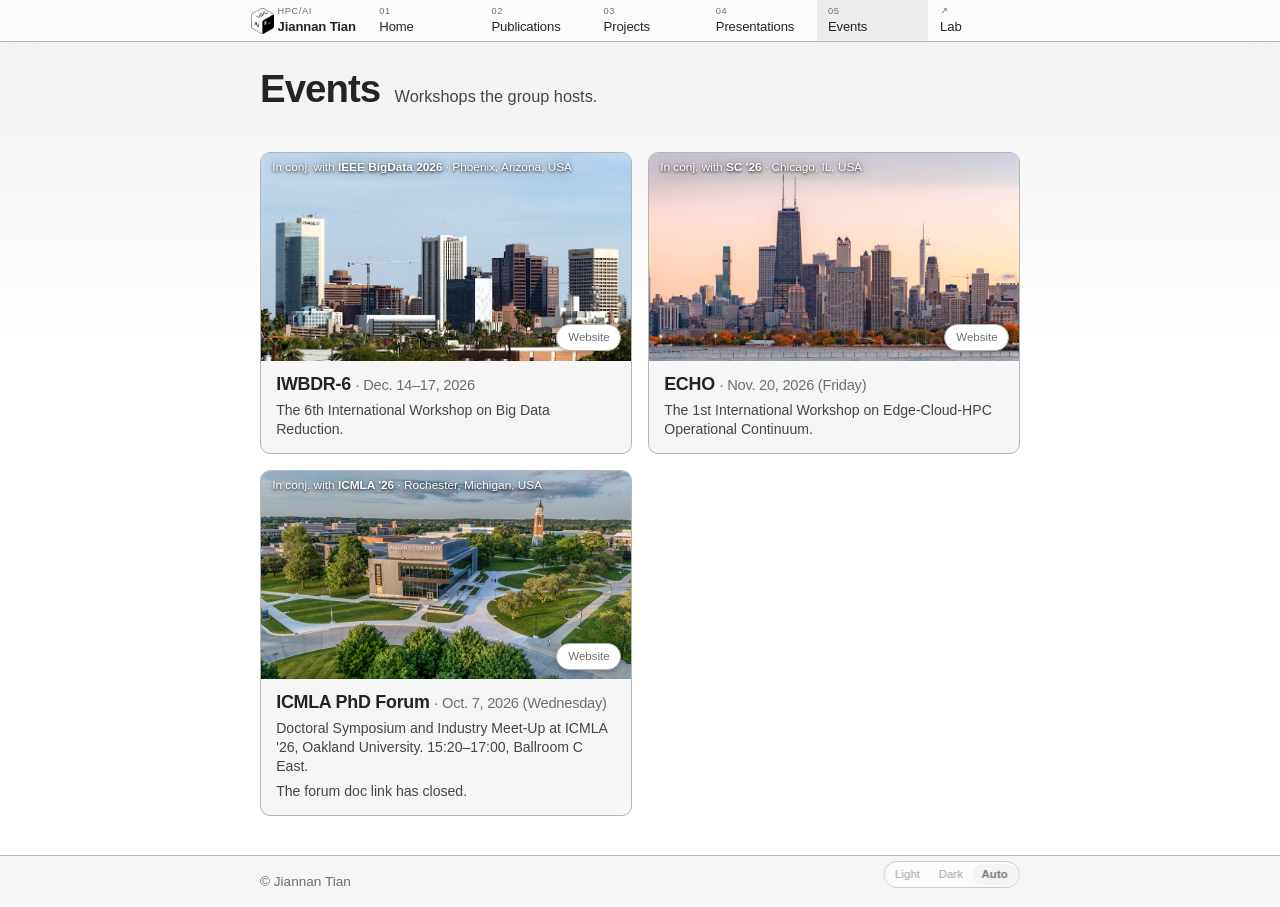
==== events.html @ 914c8bbc "[squash] Events page with sealed, expiring ICMLA PhD Forum doc New events.html (and events/ redirect" ====
<!DOCTYPE html>
<html lang="en">

<head>
  <meta charset="utf-8">
  <meta name="viewport" content="width=device-width, initial-scale=1">
  <title>Events: Jiannan Tian</title>
  <meta name="description"
    content="Workshops hosted by Jiannan Tian's group: ECHO at SC '26 and IWBDR-6 at IEEE BigData 2026.">
  <meta name="author" content="Jiannan Tian">
  <meta name="color-scheme" content="light dark">
  <meta name="theme-color" content="#000000">
  <meta name="theme-color" media="(prefers-color-scheme: light)" content="#000000">
  <meta name="theme-color" media="(prefers-color-scheme: dark)" content="#000000">
  <link rel="canonical" href="https://jti.one/events.html">
  <link rel="icon" href="assets/img/seal.png">
  <link rel="stylesheet" href="assets/style.css">
<script>
// Applied before first paint so a forced theme never flashes the other one.
try { const t = localStorage.getItem('theme'); if (t === 'light' || t === 'dark') document.documentElement.dataset.theme = t } catch (e) {}
</script>
  <meta property="og:type" content="website">
  <meta property="og:title" content="Events: Jiannan Tian">
  <meta property="og:description"
    content="Workshops hosted by Jiannan Tian's group: ECHO at SC '26 and IWBDR-6 at IEEE BigData 2026.">
  <meta property="og:image" content="assets/img/event-echo.jpg">
</head>

<body>

  <a class="skip" href="#main">Skip to content</a>

  <header class="site-header">
    <nav aria-label="Primary">
      <ul class="banner">
      <li class="brand-cell decorative">
          <a class="cell" href="index.html">
            <img src="assets/img/seal.png" alt="" width="23" height="26">
            <span class="idx">HPC/AI</span>
            <span class="label">Jiannan Tian</span>
          </a>
        </li>
      <li><a href="index.html"><span class="idx">01</span><span class="label">Home</span></a></li>
      <li><a href="index.html#publications"><span class="idx">02</span><span class="label">Publications</span></a></li>
      <li><a href="index.html#projects"><span class="idx">03</span><span class="label">Projects</span></a></li>
      <li><a href="presentations.html"><span class="idx">04</span><span class="label">Presentations</span></a></li>
      <li><a href="events.html" aria-current="page"><span class="idx">05</span><span class="label">Events</span></a></li>
      <li><a class="ext" href="https://mercury-hpg.github.io/"><span class="idx"></span><span class="label">Lab</span></a></li>
    </ul>
    </nav>
  </header>

  <main id="main">

    <section class="hero">
      <div class="wrap">
        <div class="page-head">
          <h1>Events</h1>
          <p class="role">Workshops the group hosts.</p>
        </div>
      </div>
    </section>

    <section class="section">
      <div class="wrap">
        <ul class="cards">

          <li class="card">
            <div class="card-thumb">
              <img src="assets/img/event-iwbdr.jpg" alt="Phoenix skyline, the IWBDR-6 workshop banner" width="767"
                height="431" loading="lazy" decoding="async">
              <p class="meta on-cover">In conj. with <strong>IEEE BigData 2026</strong> · Phoenix, Arizona, USA</p>
              <span class="links quiet on-cover"><a href="https://mercury-hpg.github.io/IWBDR-6/">Website</a></span>
            </div>
            <div class="card-body">
              <div class="card-head">
                <h3>IWBDR-6 <span class="when">· Dec. 14–17, 2026</span></h3>
              </div>
              <p class="subtitle">The 6th International Workshop on Big Data Reduction.</p>
            </div>
          </li>

          <li class="card">
            <div class="card-thumb">
              <img src="assets/img/event-echo.jpg" alt="Chicago skyline, the ECHO workshop banner" width="1600"
                height="533" loading="lazy" decoding="async">
              <p class="meta on-cover">In conj. with <strong>SC '26</strong> · Chicago, IL, USA</p>
              <span class="links quiet on-cover"><a href="https://echo-workshop.github.io">Website</a></span>
            </div>
            <div class="card-body">
              <div class="card-head">
                <h3>ECHO <span class="when">· Nov. 20, 2026 (Friday)</span></h3>
              </div>
              <p class="subtitle">The 1st International Workshop on Edge-Cloud-HPC Operational Continuum.</p>
            </div>
          </li>

          <li class="card">
            <div class="card-thumb">
              <img src="assets/img/event-icmla.jpg" alt="Oakland University campus, the ICMLA '26 venue" width="1024"
                height="576" loading="lazy" decoding="async">
              <p class="meta on-cover">In conj. with <strong>ICMLA '26</strong> · Rochester, Michigan, USA</p>
              <button type="button" class="cta on-cover" data-seal-id="icmla-phd" data-expires="2026-10-08T08:00:00-04:00" data-sealed="RFmwW5n1b_Ci-SHP89-0h-X5mhNmUacbxwig1Os0EZva32sQhoEnATtGoGJgPIGVeixnFEWjQt3lgUpPw6CKRUCd2VBJKcApWoOGPHaVnCCYdvKwxFM2cR0bgpNvNK-dnTRbxMjC2pZfW9qorx1STiNzBdhp_7GW2K0T3qNjJKFOdlpq8bj29jtu8Yw">Forum doc</button>
              <span class="links quiet on-cover"><a href="https://www.icmla-conference.org/icmla26/">Website</a></span>
            </div>
            <div class="card-body">
              <div class="card-head">
                <h3>ICMLA PhD Forum <span class="when">· Oct. 7, 2026 (Wednesday)</span></h3>
              </div>
              <p class="subtitle">Doctoral Symposium and Industry Meet-Up at ICMLA '26, Oakland University. 15:20–17:00, Ballroom C East.</p>
              <form class="unseal" hidden>
                <input type="password" name="pass" autocomplete="current-password" placeholder="Passphrase" aria-label="Passphrase for the forum document" required>
                <button type="submit">Open</button>
                <span class="unseal-msg" role="status"></span>
              </form>
            </div>
          </li>

        </ul>
      </div>
    </section>

  </main>

  <footer class="site-footer">
    <div class="wrap">
      <span>© Jiannan Tian</span>
      <div class="theme-switch quiet" role="group" aria-label="Colour theme">
        <button type="button" data-theme-set="light">Light</button>
        <button type="button" data-theme-set="dark">Dark</button>
        <button type="button" data-theme-set="auto">Auto</button>
      </div>
    </div>
  </footer>

  <script>
    // The banner's name is a stand-in for the one in the page. While the real one is
    // on screen it would just be saying it twice, so it hides; it comes back as soon
    // as the hero scrolls under the bar. No JS (or no observer) leaves it visible,
    // which is the state that is never wrong.
    (() => {
      const header = document.querySelector('.site-header')
      const hero = document.querySelector('.hero-id')
      if (!header || !hero || !('IntersectionObserver' in window)) return
      const bar = () => header.getBoundingClientRect().height
      new IntersectionObserver(
        ([entry]) => header.toggleAttribute('data-name-visible', entry.isIntersecting),
        { rootMargin: `-${Math.round(bar())}px 0px 0px 0px` },
      ).observe(hero)
    })()
  </script>

<script>
// light/dark/auto. `auto` removes the attribute and lets the system's own
// prefers-color-scheme decide, which is why it is the default rather than a
// third palette.
(() => {
  const root = document.documentElement
  const btns = [...document.querySelectorAll('[data-theme-set]')]
  const read = () => { try { return localStorage.getItem('theme') || 'auto' } catch (e) { return 'auto' } }
  const apply = (t) => {
    if (t === 'auto') delete root.dataset.theme
    else root.dataset.theme = t
    for (const b of btns) b.setAttribute('aria-pressed', String(b.dataset.themeSet === t))
  }
  apply(read())
  for (const b of btns) b.addEventListener('click', () => {
    const t = b.dataset.themeSet
    try { localStorage.setItem('theme', t) } catch (e) {}
    apply(t)
  })
})()
</script>

<script>
// Sealed buttons hold an AES-GCM-encrypted URL; a passphrase (typed, or from a #seal=..&k=.. link) opens it.
(() => {
  const expired = (btn) => btn.dataset.expires && Date.now() >= Date.parse(btn.dataset.expires)
  const close = (btn, form) => {
    btn.hidden = true
    form.hidden = true
    if (!btn.closest('.card').querySelector('.sealed-closed')) {
      form.insertAdjacentHTML('beforebegin', '<p class="subtitle sealed-closed">The forum doc link has closed.</p>')
    }
  }
  const subtle = globalThis.crypto && crypto.subtle
  const unseal = async (blob, pass) => {
    const raw = Uint8Array.from(atob(blob.replace(/-/g, '+').replace(/_/g, '/')), (c) => c.charCodeAt(0))
    const base = await subtle.importKey('raw', new TextEncoder().encode(pass.trim()), 'PBKDF2', false, ['deriveKey'])
    const key = await subtle.deriveKey({ name: 'PBKDF2', salt: raw.slice(0, 16), iterations: 600000, hash: 'SHA-256' },
      base, { name: 'AES-GCM', length: 256 }, false, ['decrypt'])
    return new TextDecoder().decode(await subtle.decrypt({ name: 'AES-GCM', iv: raw.slice(16, 28) }, key, raw.slice(28)))
  }
  const hash = new URLSearchParams(location.hash.slice(1))
  if (hash.has('k')) history.replaceState(null, '', location.pathname + location.search)
  for (const btn of document.querySelectorAll('[data-sealed]')) {
    const form = btn.closest('.card').querySelector('.unseal')
    if (!subtle || !form) continue
    const msg = form.querySelector('.unseal-msg')
    if (expired(btn)) { close(btn, form); continue }
    let url = null
    btn.addEventListener('click', () => {
      if (expired(btn)) return close(btn, form)
      if (url) return void window.open(url, '_blank', 'noopener')
      form.hidden = !form.hidden
      if (!form.hidden) form.pass.focus()
    })
    form.addEventListener('submit', async (e) => {
      e.preventDefault()
      if (expired(btn)) return close(btn, form)
      msg.textContent = 'Checking…'
      try {
        url = await unseal(btn.dataset.sealed, form.pass.value)
        msg.textContent = ''
        form.pass.value = ''
        form.hidden = true
        btn.textContent = 'Open forum doc'
        window.open(url, '_blank', 'noopener')
      } catch (err) {
        msg.textContent = 'Wrong passphrase.'
        form.pass.select()
      }
    })
    if (hash.get('seal') === btn.dataset.sealId && hash.get('k')) {
      btn.textContent = 'Unlocking…'
      unseal(btn.dataset.sealed, hash.get('k'))
        .then((u) => { url = u; btn.textContent = 'Open forum doc' })
        .catch(() => { btn.textContent = 'Forum doc'; form.hidden = false; msg.textContent = 'That link\'s passphrase is wrong.' })
    }
  }
})()
</script>

</body>

</html>
---- assets/style.css ----
/* ==========================================================================
   Jiannan Tian's Page
   ========================================================================== */

:root {
  /* the banner bar. These are the ONLY per-site part of the banner: the rules in
     the header block below are identical across the sites that share it. */
  --bar: #242424;
  --bar-fg: #ffffff;
  --bar-idx: rgba(255, 255, 255, .62);
  --bar-rule: rgba(255, 255, 255, .3);
  --bar-hover: rgba(255, 255, 255, .14);
  --bar-current-bg: var(--bg);
  --bar-current-fg: var(--fg);
  --bar-current-idx: var(--muted);
  --bar-mark-filter: invert(1);
  --bg: #ffffff;
  --surface: #fafafa;
  --surface-2: #f0f0f0;
  --fg: #242424;          /* not pure black: 15.5:1 on white reads as ink, 21:1 reads as glare */
  --fg-soft: #454545;
  --muted: #6e6e6e;
  --rule: #e4e4e4;
  --rule-strong: #c9c9c9;
  --accent: #242424;
  --accent-fg: #ffffff;
  --accent-soft: #f2f2f2;
  --accent-line: #242424;

  --prose: 800px;
  --wide: 800px;     /* the column; the banner tracks it, so both scale together */

  --sans: "Helvetica Neue", Helvetica, Inter, Arial, "Nimbus Sans", "Liberation Sans",
          system-ui, sans-serif;

  --radius: 10px;
  --radius-sm: 6px;

  --shadow: 0 1px 2px rgba(0, 0, 0, .06), 0 6px 20px -12px rgba(0, 0, 0, .28);
}

@media (prefers-color-scheme: dark) {
  :root:not([data-theme="light"]) {
    --bar-current-fg: var(--fg);
    /* dark mode flips the bar with the page: a black bar on a black page is
       not a bar. The seal is dark line art, so on a white bar it stops
       inverting. */
    --bar: #f2f2f2;
    --bar-fg: #121212;
    --bar-idx: rgba(0, 0, 0, .62);
    --bar-rule: rgba(0, 0, 0, .28);
    --bar-hover: rgba(0, 0, 0, .10);
    --bar-mark-filter: none;
    --bg: #121212;
    --surface: #1b1b1b;
    --surface-2: #242424;
    --fg: #f2f2f2;
    --fg-soft: #c9c9c9;
    --muted: #8a8a8a;
    --rule: #232323;
    --rule-strong: #3a3a3a;
    --accent: #ededed;
    --accent-fg: #000000;
    --accent-soft: #1a1a1a;
    --accent-line: #ededed;
    --shadow: 0 1px 2px rgba(0, 0, 0, .6), 0 8px 24px -14px rgba(0, 0, 0, .9);
  }
}

  :root[data-theme="dark"] {
    --bar-current-fg: var(--fg);
    /* dark mode flips the bar with the page: a black bar on a black page is
       not a bar. The seal is dark line art, so on a white bar it stops
       inverting. */
    --bar: #f2f2f2;
    --bar-fg: #121212;
    --bar-idx: rgba(0, 0, 0, .62);
    --bar-rule: rgba(0, 0, 0, .28);
    --bar-hover: rgba(0, 0, 0, .10);
    --bar-mark-filter: none;
    --bg: #121212;
    --surface: #1b1b1b;
    --surface-2: #242424;
    --fg: #f2f2f2;
    --fg-soft: #c9c9c9;
    --muted: #8a8a8a;
    --rule: #232323;
    --rule-strong: #3a3a3a;
    --accent: #ededed;
    --accent-fg: #000000;
    --accent-soft: #1a1a1a;
    --accent-line: #ededed;
    --shadow: 0 1px 2px rgba(0, 0, 0, .6), 0 8px 24px -14px rgba(0, 0, 0, .9);
  }

*, *::before, *::after { box-sizing: border-box; }

html {
  -webkit-text-size-adjust: 100%;
  scroll-behavior: smooth;
  scroll-padding-top: 4rem;
}

body {
  margin: 0;
  background: var(--bg);
  color: var(--fg);
  font: 400 15px/1.45 var(--sans);
  font-feature-settings: "kern" 1, "liga" 1;
  -webkit-font-smoothing: antialiased;
  text-rendering: optimizeLegibility;
}

img { max-width: 100%; height: auto; }

a {
  color: var(--accent);
  text-decoration: underline;
  text-decoration-color: var(--rule-strong);
  text-decoration-thickness: .06em;
  text-underline-offset: .18em;
}
a:hover { text-decoration-color: currentColor; }

.brand, .site-nav a, .skip, .talk-thumb {
  text-decoration: none;
}

:focus-visible { outline: 2px solid var(--accent); outline-offset: 2px; border-radius: 3px; }

.wrap { width: 100%; max-width: var(--wide); margin: 0 auto; padding: 0 1.25rem; }

/* Deliberately NOT a per-block max-width here. That was the bug: a block that
   set `margin: 0` later in this file (.news, .pubs, .callout) silently dropped
   the auto margins and sat flush left while its neighbours centred, so section
   edges went ragged. The wrap is the measure now; blocks inherit one edge. */
.prose { max-width: var(--prose); }

/* ---------- skip link ---------- */

.skip {
  position: absolute;
  left: -9999px;
  top: 0;
  padding: .6rem 1rem;
  background: var(--accent);
  color: var(--accent-fg);
  z-index: 100;
}
.skip:focus { left: 0; }

/* ---------- header: full-bleed banner ---------- */

/* The bar bleeds to the viewport so nothing scrolls through beside it; the CELLS
   are what stay clamped to the text column. */
.site-header {
  position: sticky;
  top: 0;
  z-index: 20;
  background: var(--bar);
  color: var(--bar-fg);
}

.banner {
  display: flex;
  align-items: stretch;
  width: 100%;
  max-width: var(--wide);
  margin: 0 auto;
  padding: 0;
  background: var(--bar);
  list-style: none;
  overflow-x: auto;
  scrollbar-width: none;
}
.banner::-webkit-scrollbar { display: none; }

.banner > li { display: flex; flex: 1 1 0; min-width: 0; }

.banner > li + li { border-left: 1px solid var(--bar-rule); }

.banner a,
.banner .cell {
  display: flex;
  flex-direction: column;
  justify-content: flex-end;
  gap: 0;
  flex: 1;
  min-width: 0;
  padding: .34rem .7rem .4rem;
  color: var(--bar-fg);
  text-decoration: none;
  white-space: nowrap;
  transition: background .12s ease, color .12s ease;
}

.banner .idx {
  font-size: .58rem;
  line-height: 1.35;
  font-weight: 500;
  letter-spacing: .06em;
  font-variant-numeric: tabular-nums;
  color: var(--bar-idx);
}

.banner .label {
  font-size: .82rem;
  line-height: 1.3;
  font-weight: 400;
  letter-spacing: -.01em;
  overflow: hidden;
  text-overflow: ellipsis;
}

.banner .brand-cell {
  flex: 0 0 auto;
  overflow: hidden;
  max-width: 14rem;
  transition: max-width .24s ease, opacity .18s ease;
}

/* while the page's own name is on screen, the banner's copy is redundant. It
   collapses to zero width rather than switching off, so the other cells widen
   into the space instead of jumping. */
.site-header[data-name-visible] .brand-cell.decorative {
  max-width: 0;
  opacity: 0;
  border: 0;
}

@media (prefers-reduced-motion: reduce) {
  .banner .brand-cell { transition: none; }
}

.banner .brand-cell .label { font-weight: 600; }

.banner .brand-cell .idx { display: flex; align-items: center; gap: .4rem; }
.banner .brand-cell img { width: 14px; height: 16px; filter: var(--bar-mark-filter); }

.banner a:hover { background: var(--bar-hover); text-decoration: none; }

.banner a[aria-current="page"] { background: var(--bar-current-bg); color: var(--bar-current-fg); }
.banner a[aria-current="page"] .idx { color: var(--bar-current-idx); }
.banner a[aria-current="page"]:hover { background: var(--bar-current-bg); }

.banner .ext .idx::after { content: "\2197"; }

@media (max-width: 46rem) {
  .banner a, .banner .cell { padding: .3rem .7rem .35rem; }
  .banner .label { font-size: .88rem; }
  /* grow to fill the bar when there is room, never shrink below the label when
     there is not -- `0 0 auto` did the second half only, so a narrow window left
     the cells huddled at the left with dead bar beside them */
  .banner > li { flex: 1 0 auto; }
  .banner .brand-cell.decorative { display: none; }
  .banner { max-width: 100%; }
}

/* ---------- headings & sections ---------- */

.section { padding: 1.9rem 0 0; }

.section-head {
  display: flex;
  align-items: baseline;
  gap: .75rem;
  padding: 0 1.25rem .35rem;
  margin-bottom: .7rem;
  border-bottom: 1px solid var(--rule);
}

.section-head h2 {
  margin: 0;
  font-size: .78rem;
  font-weight: 700;
  letter-spacing: .12em;
  text-transform: uppercase;
  color: var(--fg);
}

.pub-hint {
  margin: 0 0 .7rem;
  padding-bottom: .35rem;
  border-bottom: 1px solid var(--rule);
  font-size: .9rem;
  color: var(--muted);
}

/* ---------- side tabs: Research Theme / Latest news / Selected publications ---------- */

@media (min-width: 64rem) {
  .section-head.tab {
    display: block;
    --tab-w: 2.9rem;
    --tab-gap: .5rem;
    margin: 0 0 0 calc(50% - (var(--wide) / 2) - var(--tab-w) - var(--tab-gap));
    width: 0;
    height: 0;
    overflow: visible;
    padding: 0;
    border: 0;
  }

  .section-head.tab + .wrap {
    padding-top: .35rem;
    border-top: 1px solid var(--rule);
  }

  .section-head.tab h2 {
    writing-mode: vertical-rl;
    text-orientation: mixed;
    transform: rotate(180deg);
    font-size: 1.9rem;
    font-weight: 700;
    letter-spacing: .04em;
    white-space: nowrap;
    color: var(--rule-strong);
    transition: color .3s ease;
    cursor: default;
  }

  .section:hover .section-head.tab h2 { color: var(--tab-hover-color, var(--accent)); }

  /* figures are SVG using currentColor/var(--chart-ink); tint them with the
     same random hue as the title so the whole section reacts together. */
  .section:has(.section-head.tab):hover {
    --chart-ink: var(--tab-hover-color, var(--accent));
    --chart-accent: var(--tab-hover-color, var(--accent));
  }
}

p { margin: 0 0 .55rem; }
p:last-child { margin-bottom: 0; }

/* ---------- hero ---------- */

.hero { padding: 1.6rem 0 .3rem; }

.hero-grid { display: block; }

/* seal on the left, spanning name + links */
.hero-id {
  display: grid;
  grid-template-columns: auto minmax(0, 1fr);
  grid-template-rows: auto auto;
  column-gap: 1.15rem;
  align-items: center;
  margin: 0 0 1.05rem;
}

.hero-mark {
  grid-column: 1;
  grid-row: 1 / span 2;
  align-self: center;
  display: block;
  width: 62px;
  height: auto;
  margin: 0;
  padding: 0;
  border: 0;
  background: none;
}

.hero h1 {
  grid-column: 2;
  grid-row: 1;
  margin: 0 0 .45rem;
  font-size: clamp(1.75rem, 1.2rem + 2vw, 2.4rem);
  line-height: 1.08;
  letter-spacing: -.025em;
}

.hero h1 .degree {
  font-size: .8em;
  font-weight: inherit;
  letter-spacing: .055em;
  text-transform: uppercase;
}

.idlinks {
  grid-column: 2;
  grid-row: 2;
  margin: 0;
  font-size: .95rem;
  color: var(--muted);
}

.idlinks .sep { margin: 0 .55rem; color: var(--muted); }

/* a page's one-line gloss sits BESIDE its title, on the title's baseline, rather
   than starting a second line for a fragment */
.page-head {
  display: flex;
  align-items: baseline;
  flex-wrap: wrap;
  gap: .3rem .9rem;
}

.hero .role {
  margin: 0;
  color: var(--fg-soft);
  font-size: 1.02rem;
}

.hero .bio { color: var(--fg-soft); }
.hero .bio strong { color: var(--fg); font-weight: 600; }

@media (prefers-color-scheme: dark) {
  :root:not([data-theme="light"]) .hero-mark { filter: invert(1); }
}

  :root[data-theme="dark"] .hero-mark { filter: invert(1); }

@media (max-width: 40rem) {
  .hero { padding-top: 2rem; }
  .hero-id { column-gap: .85rem; margin-bottom: 1.5rem; }
  .hero-mark { width: 48px; }
}

/* ---------- callout ---------- */

.callout {
  margin: 1.2rem 0 0;
  padding: 0 0 0 1rem;
  border: 0;
  border-left: 1px solid var(--rule-strong);
  background: none;
}

/* the label runs into the sentence rather than sitting on its own line */
.callout-label {
  font-weight: 700;
  letter-spacing: .1em;
  text-transform: uppercase;
  color: var(--fg);
}
.callout-label::after { content: ":"; }

.callout p { color: var(--fg-soft); }

.callout .email { color: var(--fg); }

/* ---------- figures ---------- */

figure { margin: 0; }

/* the inline chart follows the page theme instead of freezing one palette */
:root {
  --chart-ink: var(--fg);
  --chart-canvas: var(--bg);
  --chart-accent: var(--fg);
  --chart-faint: #8c8c8c;
}

@media (prefers-color-scheme: dark) {
  :root:not([data-theme="light"]) { --chart-faint: #6f6f6f; }
}

  :root[data-theme="dark"] { --chart-faint: #6f6f6f; }

.figure { margin: 1rem 0 0; }

.figure img,
.figure svg { display: block; width: 100%; height: auto; }

.figure figcaption { margin-top: .45rem; font-size: .85rem; line-height: 1.35; color: var(--muted); }

/* ---------- news ---------- */

.news { margin: 0; padding: 0; list-style: none; }

.news li {
  display: grid;
  grid-template-columns: 4.25rem minmax(0, 1fr);
  gap: .75rem;
  padding: .28rem 0;
  border-bottom: 1px solid var(--rule);
}
.news li:last-child { border-bottom: 0; }

.news time,
.news .when {
  font-variant-numeric: tabular-nums;
  font-size: .82rem;
  font-weight: 600;
  letter-spacing: .02em;
  color: var(--muted);
  padding-top: .12rem;
}

.news p { margin: 0; color: var(--fg-soft); }

@media (max-width: 30rem) {
  .news li { grid-template-columns: minmax(0, 1fr); gap: .15rem; }
}

/* ---------- publications ---------- */

.pubs { margin: 0; padding: 0; list-style: none; }

.pubs > li { padding: .55rem 0; border-bottom: 1px solid var(--rule); }
.pubs > li:last-child { border-bottom: 0; }

.chip {
  display: inline-block;
  padding: .06rem .38rem;
  border-radius: 999px;
  background: var(--accent-soft);
  color: var(--accent);
  font-size: .72rem;
  font-weight: 700;
  letter-spacing: .04em;
  white-space: nowrap;
}

/* the venue chip sits beside the title, not stacked over it. Inline rather than
   a flex row: a flex item's second line would align under the title's start,
   hanging the whole entry off the chip's width. */
.pubs .pub-head { margin: 0 0 .15rem; }

/* the citation flows straight out of the tag, so it needs the gap set here */
.pubs .pub .chip { margin-right: .6rem; }

.pubs .pub-title { font-weight: 600; line-height: 1.3; }

/* one flowing citation: title, authors, venue run together and wrap as prose */
.pubs .pub { margin: 0; }

.pubs .authors { font-size: .92rem; color: var(--fg-soft); }

.pubs .where { font-size: .88rem; color: var(--muted); }

/* the award badge is a block of its own; a footnote marker rides on the citation,
   set off by a quad rather than a line break */
.pubs .award-line { margin: .2rem 0 0; }

.pubs .note { margin-left: 1em; }

.pubs .note { font-size: .84rem; color: var(--muted); }

/* ---------- projects ---------- */

.strips {
  display: grid;
  margin: 0;
  padding: 0;
  list-style: none;
}

.strips > li + li { border-top: 1px solid var(--rule); }

.strip {
  display: grid;
  grid-template-columns: minmax(0, 1fr) auto;
  align-items: baseline;
  column-gap: 1rem;
  padding: .8rem 0;
}

.strip-main { min-width: 0; }

.strip .chip { margin-right: .15rem; }

.strip-name { font-weight: 700; }

.strip-desc { color: var(--fg-soft); font-size: .9rem; }

.strip .links { justify-self: end; }

@media (max-width: 34rem) {
  .strip { grid-template-columns: minmax(0, 1fr); row-gap: .45rem; }
  .strip .links { justify-self: start; }
}

.pubs .award {
  display: inline-block;
  margin-top: .4rem;
  padding: .12rem .5rem;
  border: 1px solid var(--rule-strong);
  border-radius: 999px;
  font-size: .78rem;
  color: var(--fg-soft);
}

.me { font-weight: 700; color: var(--fg); }

/* ---------- minor aside (low-prominence note) ---------- */

.minor {
  margin-top: 1rem;
  padding-top: .6rem;
  border-top: 1px solid var(--rule);
  color: var(--muted);
  font-size: .85rem;
}

.minor summary {
  cursor: pointer;
  list-style: none;
  color: var(--muted);
  font-size: .85rem;
}
.minor summary::-webkit-details-marker { display: none; }
.minor summary::before { content: "\25B8\00A0"; }
.minor details[open] summary::before { content: "\25BE\00A0"; }
.minor summary:hover { color: var(--fg-soft); }

.minor p { margin: .4rem 0 .35rem; line-height: 1.4; }

.minor img {
  display: block;
  width: 100%;
  max-width: 30rem;
  border: 1px solid var(--rule);
  border-radius: var(--radius-sm);
}

/* ---------- talks (responsive card grid) ---------- */

.talks {
  display: grid;
  grid-template-columns: repeat(auto-fit, minmax(20rem, 1fr));
  gap: 1rem;
  margin: 0;
  padding: 0;
  list-style: none;
}

/* No card: the picture IS the card. Nothing is drawn around a talk -- no border,
   no radius, no fill -- so the covers sit on the page in a grid and the text
   hangs off the image's own left edge. The only hover is the image itself. */
.talk {
  display: flex;
  flex-direction: column;
}

.talk-thumb {
  display: block;
  aspect-ratio: 16 / 9;
  background: var(--surface-2);
  overflow: hidden;
}

.talk-thumb img {
  display: block;
  width: 100%;
  height: 100%;
  object-fit: cover;
  transition: transform .3s ease, filter .2s ease;
}
.talk:hover .talk-thumb img { transform: scale(1.02); filter: contrast(1.04); }

.talk-body { display: flex; flex-direction: column; gap: .3rem; padding: .55rem 0 0; flex: 1; }

/* the venue tag rides on the work's name, not a line of its own */
.talk h3 .chip { margin-right: .5rem; vertical-align: .1em; }

.talk h3 { margin: 0; font-size: 1.12rem; line-height: 1.2; letter-spacing: -.015em; }

.talk .subtitle { margin: 0; color: var(--fg-soft); font-size: .95rem; line-height: 1.32; }

/* A pill group is part of the sentence before it, not a row under it. */
.links { margin-left: .45rem; vertical-align: .06em; }


/* ---------- cards (events): the lab site's card, verbatim ---------- */

.cards {
  display: grid;
  grid-template-columns: repeat(auto-fit, minmax(20rem, 1fr));
  gap: 1rem;
  margin: 0;
  padding: 0;
  list-style: none;
}

.card {
  display: flex;
  flex-direction: column;
  border: 1px solid var(--rule);
  border-radius: var(--radius);
  background: var(--surface);
  overflow: hidden;
  transition: border-color .15s ease, box-shadow .15s ease, transform .15s ease;
}

.card:hover { border-color: var(--rule-strong); box-shadow: var(--shadow); }

.card-thumb { position: relative; display: block; aspect-ratio: 16 / 9; }

.card-thumb img { display: block; width: 100%; height: 100%; object-fit: cover; }

.card-body { display: flex; flex-direction: column; gap: .35rem; padding: .8rem .95rem .9rem; flex: 1; }

.card-head { display: flex; align-items: baseline; flex-wrap: wrap; gap: .5rem .7rem; }

.card h3 { margin: 0; font-size: 1.12rem; line-height: 1.2; letter-spacing: -.015em; }

.card .subtitle { margin: 0; color: var(--fg-soft); font-size: .88rem; line-height: 1.35; }

/* the date rides on the name's line in a lower voice */
.card h3 .when { font-weight: 400; font-size: .82em; color: var(--muted); white-space: nowrap; }

/* the host conference and city sit on the cover, not under it */
.card .meta.on-cover {
  position: absolute;
  top: .45rem;
  left: .7rem;
  right: .7rem;
  margin: 0;
  font-size: .74rem;
  line-height: 1.3;
  color: #ffffff;
  text-shadow: 0 1px 3px rgba(0, 0, 0, .85), 0 0 12px rgba(0, 0, 0, .5);
}
.card .meta.on-cover strong { color: #ffffff; font-weight: 700; }

.links.on-cover {
  position: absolute;
  right: .6rem;
  bottom: .6rem;
  margin: 0;
  opacity: 1;
  box-shadow: 0 1px 6px rgba(0, 0, 0, .3);
}

/* the one action on a card that should stand out: white, on the cover's left */
.cta.on-cover {
  position: absolute;
  left: .6rem;
  bottom: .6rem;
  padding: .3rem .85rem;
  border: 0;
  border-radius: 999px;
  background: #ffffff;
  color: #1d1d1d;
  font: inherit;
  font-size: .8rem;
  font-weight: 700;
  cursor: pointer;
  box-shadow: 0 1px 6px rgba(0, 0, 0, .35);
}
.cta.on-cover[hidden] { display: none; }
.cta.on-cover:hover { background: #f0f0f0; }

.unseal { display: flex; flex-wrap: wrap; align-items: center; gap: .4rem .5rem; margin-top: .3rem; }
.unseal[hidden] { display: none; }
.unseal input,
.unseal button {
  font: inherit;
  font-size: .85rem;
  padding: .25rem .55rem;
  border: 1px solid var(--rule-strong);
  border-radius: 0;
  background: var(--bg);
  color: var(--fg);
}
.unseal input { flex: 1 1 10rem; min-width: 0; }
.unseal button { cursor: pointer; font-weight: 700; }
.unseal-msg { font-size: .8rem; color: var(--muted); }

.talk details { border-top: 1px solid var(--rule); padding-top: .65rem; }

.talk summary {
  cursor: pointer;
  font-size: .85rem;
  font-weight: 600;
  letter-spacing: .04em;
  text-transform: uppercase;
  color: var(--muted);
  list-style: none;
}
.talk summary::-webkit-details-marker { display: none; }
.talk summary::before { content: "▸ "; display: inline-block; transition: transform .15s ease; }
.talk details[open] summary::before { content: "▾ "; }
.talk summary:hover { color: var(--accent); }

.talk details p { margin: .4rem 0 0; font-size: .9rem; line-height: 1.45; color: var(--fg-soft); }

/* ---------- footer ---------- */

.site-footer { margin-top: 2.4rem; border-top: 1px solid var(--rule); background: var(--surface); }

/* The theme switch is position:fixed at bottom .75rem, so it is NOT in this
   row and align-items cannot reach it. What lines the two up is arithmetic:
   the switch's centre sits .75rem + half its 27px height = 26px off the bottom,
   and the copyright's centre sits padding-bottom + half its 20px line. At 1rem
   they land on the same 26px, which is also what makes the padding symmetric. */
.site-footer .wrap {
  display: flex;
  flex-wrap: wrap;
  gap: .5rem 1.25rem;
  align-items: center;
  padding-top: 1rem;
  padding-bottom: 1rem;
  font-size: .85rem;
  color: var(--muted);
}

@media print {
  .site-header, .site-footer, .links { display: none; }
  .talk details { display: block; }
  body { font-size: 11pt; }
}

/* ---------- theme switch ---------- */

/* Placement only. Everything about how it LOOKS is the `quiet` component, which
   this shares with any other group of links that should not shout. */
.theme-switch {
  position: fixed;
  bottom: .75rem;
  left: 50%;
  transform: translateX(calc(min(50vw, var(--wide) / 2) - 1.25rem - 100%));
  z-index: 30;
}

/* It floats OVER the page, so it takes glass rather than paint: the content
   under it stays legible as a blur instead of being hidden by a slab. The
   opaque background from `quiet` is the fallback where backdrop-filter is not
   supported. */
@supports ((backdrop-filter: blur(1px)) or (-webkit-backdrop-filter: blur(1px))) {
  .theme-switch {
    background: color-mix(in srgb, var(--bg) 70%, transparent);
    -webkit-backdrop-filter: saturate(1.7) blur(14px);
    backdrop-filter: saturate(1.7) blur(14px);
  }
}

@media print { .theme-switch { display: none; } }

/* ==== component: quiet (canonical -- edit tools/quiet.css, never a copy) ====

   A group of links or controls that belong to the thing above them rather than
   asking to be pressed: a paper's ACM/arXiv links, a theme switcher. One hairline
   ring around the set, hairline seams between members, no borders of their own,
   and the whole group sits back at partial opacity until a pointer or the
   keyboard arrives.

   Use: <p class="quiet"><a>ACM</a><a>arXiv</a></p>
   Positioning is the caller's business; this only says how it looks. */

.quiet {
  display: inline-flex;
  gap: 1px;
  padding: 2px;
  border: 1px solid var(--rule);
  border-radius: 999px;
  background: var(--bg);
  opacity: .62;
  transition: opacity .15s ease;
}

.quiet:hover,
.quiet:focus-within { opacity: 1; }

.quiet > * {
  appearance: none;
  border: 0;
  border-radius: 999px;
  padding: .12rem .55rem;
  background: transparent;
  color: var(--muted);
  font: inherit;
  font-size: .72rem;
  line-height: 1.5;
  text-decoration: none;
  cursor: pointer;
}

.quiet > *:hover {
  background: var(--surface-2);
  color: var(--fg);
  text-decoration: none;
}

.quiet > *[aria-pressed="true"] {
  background: var(--accent-soft);
  color: var(--accent);
  font-weight: 600;
}

@media (prefers-reduced-motion: reduce) { .quiet { transition: none; } }

/* ==== end component: quiet ==== */

/* ---------- colour polish ---------- */

/* Everything here is derived from --accent, so a page that redeclares its accent
   gets a matching set for free and nothing has to be hand-picked per site. The
   plain values above stay as the fallback: without color-mix() the pages simply
   render neutral, which is what they did before. */
@supports (color: color-mix(in srgb, red 50%, blue)) {
  :root {
    /* surfaces carry a few per cent of the accent instead of being neutral grey,
       so a card belongs to the palette rather than sitting beside it */
    --surface: color-mix(in srgb, var(--accent) 4%, var(--bg));
    --surface-2: color-mix(in srgb, var(--accent) 8%, var(--bg));
    --rule: color-mix(in srgb, var(--accent) 12%, var(--rule-strong));
  }

  /* A bar of flat colour reads as a swatch; a sliver of light across it reads as
     a surface. 4% either side of the accent -- enough to catch the eye, not
     enough to notice as a gradient. */
  .site-header {
    background: linear-gradient(
      160deg,
      color-mix(in srgb, var(--bar) 92%, white) 0%,
      var(--bar) 45%,
      color-mix(in srgb, var(--bar) 94%, black) 100%);
  }

  .banner { background: transparent; }

  /* A wash under the masthead, fading out before the first section: it gives the
     top of the page a temperature without tinting the whole canvas. */
  body {
    background-image: linear-gradient(
      180deg,
      color-mix(in srgb, var(--accent) 7%, var(--bg)) 0,
      var(--bg) 340px);
    background-repeat: no-repeat;
  }

  /* the rule under a section head picks up the accent as it travels right */
  .section-head {
    border-bottom: 0;
    background: linear-gradient(90deg, var(--accent) 0, transparent 62%) bottom / 100% 1px no-repeat;
  }

  .card:hover { border-color: color-mix(in srgb, var(--accent) 45%, var(--rule-strong)); }

  .chip { background: color-mix(in srgb, var(--accent) 13%, var(--bg)); }
}

/* ---------- the footer sits at the bottom of the viewport ---------- */

/* A short page used to leave the footer floating halfway up with dead canvas
   under it. The column is the body itself: main takes the slack, so the footer
   lands on the fold when the content is short and flows normally when it is not.
   svh, not vh: on mobile vh counts the address bar and overshoots. */
body {
  min-height: 100vh;
  min-height: 100svh;
  display: flex;
  flex-direction: column;
}

main { flex: 1 0 auto; }

/* The seal spans BOTH lines of the brand cell rather than sitting inline inside
   the index line. Lifted out of .idx (in the markup) and taken out of flow here,
   so HPC/AI lines up with 01, 02, ... and the name with Home, Publications, ...
   by the same rules every other cell already follows. */
.banner .brand-cell .cell {
  position: relative;
  padding-left: 2.35rem;
}

.banner .brand-cell img {
  position: absolute;
  left: .7rem;
  top: 50%;
  transform: translateY(-50%);
  width: 23px;
  height: 26px;
}

/* the canonical rule makes this a flex row for the inline mark; it holds text only now */
.banner .brand-cell .idx { display: block; gap: 0; }

/* ---------- masthead: glass, and colour one cell at a time ---------- */

/* Every site wears the bar the PI's site wears: not a coloured slab but the page
   itself, pinned, with whatever scrolls under it going soft. The site's colour is
   not gone -- it is what a single CELL becomes under the pointer, while the rest
   of the bar stays exactly as it was.
   No edit to the shared banner block: that block already paints a hovered cell
   with --bar-hover, so this is only a token. The wash is light enough that the
   cell keeps its resting ink: no text rule at all. */
:root {
  --bar: rgba(255, 255, 255, .72);
  --bar-fg: var(--fg);
  --bar-idx: var(--muted);
  --bar-rule: transparent;
  --bar-hover: rgba(211, 211, 211, .25);
  --bar-current-bg: rgba(0, 0, 0, .06);
  --bar-current-fg: var(--fg);
  --bar-current-idx: var(--muted);
  --bar-mark-filter: none;
}


@media (prefers-color-scheme: dark) {
  :root:not([data-theme="light"]) {
    --bar: rgba(18, 18, 18, .72);
    --bar-fg: var(--fg);
    --bar-idx: var(--muted);
    --bar-rule: transparent;
    --bar-hover: rgba(211, 211, 211, .25);
    --bar-current-bg: rgba(255, 255, 255, .09);
    --bar-current-fg: var(--fg);
    --bar-current-idx: var(--muted);
    --bar-mark-filter: invert(1);
  }
}

:root[data-theme="dark"] {
  --bar: rgba(18, 18, 18, .72);
  --bar-fg: var(--fg);
  --bar-idx: var(--muted);
  --bar-rule: transparent;
  --bar-hover: rgba(211, 211, 211, .25);
  --bar-current-bg: rgba(255, 255, 255, .09);
  --bar-current-fg: var(--fg);
  --bar-current-idx: var(--muted);
  --bar-mark-filter: invert(1);
}

.site-header {
  background: var(--bar);
  border-bottom: 1px solid var(--rule);
}

.banner { background: transparent; }

/* Without backdrop-filter the bar is still a legible, mostly opaque strip. */
@supports ((backdrop-filter: blur(1px)) or (-webkit-backdrop-filter: blur(1px))) {
  .site-header {
    -webkit-backdrop-filter: saturate(1.8) blur(16px);
    backdrop-filter: saturate(1.8) blur(16px);
  }
}


/* ---------- a page title and its gloss share a line ---------- */

/* `flex-wrap: wrap` let the gloss drop below the title as soon as the two
   together outgrew the column -- on the lab's Projects page that happened below
   720px, which is an ordinary window. nowrap keeps the gloss on the title's
   line and `min-width: 0` lets it shrink and wrap WITHIN its own box instead,
   so the rule holds at any width and does not depend on how long the copy is.
   A phone gets its line back: below 34rem there is no room to share. */
.page-head,
.hero-id {
  flex-wrap: nowrap;
}

.page-head > .role,
.hero-id > .role {
  min-width: 0;
}

@media (max-width: 34rem) {
  .page-head,
  .hero-id { flex-wrap: wrap; }
  .page-head > .role,
  .hero-id > .role { min-width: 100%; }
}
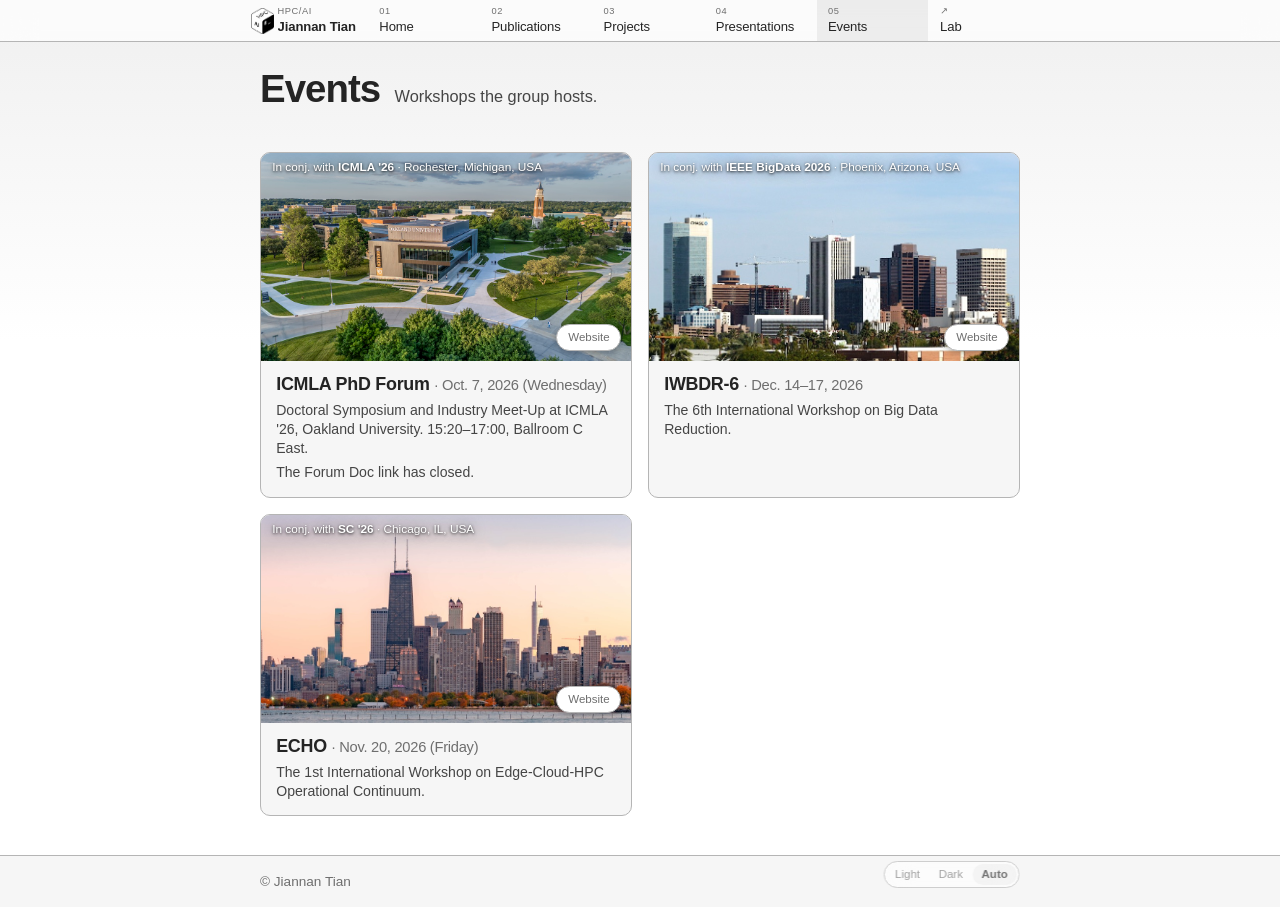
==== commit 17e3a24e: "[feature] ICMLA card first; larger rippling Forum Doc button Co-Authored-By: Claude Opus 5.5 (1M con" ====
--- a/events.html
+++ b/events.html
@@ -67,40 +67,10 @@
 
           <li class="card">
             <div class="card-thumb">
-              <img src="assets/img/event-iwbdr.jpg" alt="Phoenix skyline, the IWBDR-6 workshop banner" width="767"
-                height="431" loading="lazy" decoding="async">
-              <p class="meta on-cover">In conj. with <strong>IEEE BigData 2026</strong> · Phoenix, Arizona, USA</p>
-              <span class="links quiet on-cover"><a href="https://mercury-hpg.github.io/IWBDR-6/">Website</a></span>
-            </div>
-            <div class="card-body">
-              <div class="card-head">
-                <h3>IWBDR-6 <span class="when">· Dec. 14–17, 2026</span></h3>
-              </div>
-              <p class="subtitle">The 6th International Workshop on Big Data Reduction.</p>
-            </div>
-          </li>
-
-          <li class="card">
-            <div class="card-thumb">
-              <img src="assets/img/event-echo.jpg" alt="Chicago skyline, the ECHO workshop banner" width="1600"
-                height="533" loading="lazy" decoding="async">
-              <p class="meta on-cover">In conj. with <strong>SC '26</strong> · Chicago, IL, USA</p>
-              <span class="links quiet on-cover"><a href="https://echo-workshop.github.io">Website</a></span>
-            </div>
-            <div class="card-body">
-              <div class="card-head">
-                <h3>ECHO <span class="when">· Nov. 20, 2026 (Friday)</span></h3>
-              </div>
-              <p class="subtitle">The 1st International Workshop on Edge-Cloud-HPC Operational Continuum.</p>
-            </div>
-          </li>
-
-          <li class="card">
-            <div class="card-thumb">
               <img src="assets/img/event-icmla.jpg" alt="Oakland University campus, the ICMLA '26 venue" width="1024"
                 height="576" loading="lazy" decoding="async">
               <p class="meta on-cover">In conj. with <strong>ICMLA '26</strong> · Rochester, Michigan, USA</p>
-              <button type="button" class="cta on-cover" data-seal-id="icmla-phd" data-expires="2026-10-08T08:00:00-04:00" data-sealed="RFmwW5n1b_Ci-SHP89-0h-X5mhNmUacbxwig1Os0EZva32sQhoEnATtGoGJgPIGVeixnFEWjQt3lgUpPw6CKRUCd2VBJKcApWoOGPHaVnCCYdvKwxFM2cR0bgpNvNK-dnTRbxMjC2pZfW9qorx1STiNzBdhp_7GW2K0T3qNjJKFOdlpq8bj29jtu8Yw">Forum doc</button>
+              <button type="button" class="cta on-cover" data-seal-id="icmla-phd" data-expires="2026-10-08T08:00:00-04:00" data-sealed="RFmwW5n1b_Ci-SHP89-0h-X5mhNmUacbxwig1Os0EZva32sQhoEnATtGoGJgPIGVeixnFEWjQt3lgUpPw6CKRUCd2VBJKcApWoOGPHaVnCCYdvKwxFM2cR0bgpNvNK-dnTRbxMjC2pZfW9qorx1STiNzBdhp_7GW2K0T3qNjJKFOdlpq8bj29jtu8Yw">Forum Doc</button>
               <span class="links quiet on-cover"><a href="https://www.icmla-conference.org/icmla26/">Website</a></span>
             </div>
             <div class="card-body">
@@ -113,6 +83,36 @@
                 <button type="submit">Open</button>
                 <span class="unseal-msg" role="status"></span>
               </form>
+            </div>
+          </li>
+
+          <li class="card">
+            <div class="card-thumb">
+              <img src="assets/img/event-iwbdr.jpg" alt="Phoenix skyline, the IWBDR-6 workshop banner" width="767"
+                height="431" loading="lazy" decoding="async">
+              <p class="meta on-cover">In conj. with <strong>IEEE BigData 2026</strong> · Phoenix, Arizona, USA</p>
+              <span class="links quiet on-cover"><a href="https://mercury-hpg.github.io/IWBDR-6/">Website</a></span>
+            </div>
+            <div class="card-body">
+              <div class="card-head">
+                <h3>IWBDR-6 <span class="when">· Dec. 14–17, 2026</span></h3>
+              </div>
+              <p class="subtitle">The 6th International Workshop on Big Data Reduction.</p>
+            </div>
+          </li>
+
+          <li class="card">
+            <div class="card-thumb">
+              <img src="assets/img/event-echo.jpg" alt="Chicago skyline, the ECHO workshop banner" width="1600"
+                height="533" loading="lazy" decoding="async">
+              <p class="meta on-cover">In conj. with <strong>SC '26</strong> · Chicago, IL, USA</p>
+              <span class="links quiet on-cover"><a href="https://echo-workshop.github.io">Website</a></span>
+            </div>
+            <div class="card-body">
+              <div class="card-head">
+                <h3>ECHO <span class="when">· Nov. 20, 2026 (Friday)</span></h3>
+              </div>
+              <p class="subtitle">The 1st International Workshop on Edge-Cloud-HPC Operational Continuum.</p>
             </div>
           </li>
 
@@ -180,7 +180,7 @@
     btn.hidden = true
     form.hidden = true
     if (!btn.closest('.card').querySelector('.sealed-closed')) {
-      form.insertAdjacentHTML('beforebegin', '<p class="subtitle sealed-closed">The forum doc link has closed.</p>')
+      form.insertAdjacentHTML('beforebegin', '<p class="subtitle sealed-closed">The Forum Doc link has closed.</p>')
     }
   }
   const subtle = globalThis.crypto && crypto.subtle
@@ -214,7 +214,7 @@
         msg.textContent = ''
         form.pass.value = ''
         form.hidden = true
-        btn.textContent = 'Open forum doc'
+        btn.textContent = 'Open Forum Doc'
         window.open(url, '_blank', 'noopener')
       } catch (err) {
         msg.textContent = 'Wrong passphrase.'
@@ -224,8 +224,8 @@
     if (hash.get('seal') === btn.dataset.sealId && hash.get('k')) {
       btn.textContent = 'Unlocking…'
       unseal(btn.dataset.sealed, hash.get('k'))
-        .then((u) => { url = u; btn.textContent = 'Open forum doc' })
-        .catch(() => { btn.textContent = 'Forum doc'; form.hidden = false; msg.textContent = 'That link\'s passphrase is wrong.' })
+        .then((u) => { url = u; btn.textContent = 'Open Forum Doc' })
+        .catch(() => { btn.textContent = 'Forum Doc'; form.hidden = false; msg.textContent = 'That link\'s passphrase is wrong.' })
     }
   }
 })()
--- a/assets/style.css
+++ b/assets/style.css
@@ -727,20 +727,34 @@
 /* the one action on a card that should stand out: white, on the cover's left */
 .cta.on-cover {
   position: absolute;
-  left: .6rem;
-  bottom: .6rem;
-  padding: .3rem .85rem;
+  left: .75rem;
+  bottom: .75rem;
+  padding: .2rem .65rem;
   border: 0;
   border-radius: 999px;
   background: #ffffff;
   color: #1d1d1d;
   font: inherit;
-  font-size: .8rem;
+  font-size: 1.05rem;
   font-weight: 700;
   cursor: pointer;
   box-shadow: 0 1px 6px rgba(0, 0, 0, .35);
 }
 .cta.on-cover[hidden] { display: none; }
+.cta.on-cover::after {
+  content: "";
+  position: absolute;
+  inset: 0;
+  border-radius: inherit;
+  box-shadow: 0 0 0 0 rgba(255, 255, 255, .7);
+  animation: cta-ripple 2.4s ease-out infinite;
+  pointer-events: none;
+}
+@keyframes cta-ripple {
+  0% { box-shadow: 0 0 0 0 rgba(255, 255, 255, .7); }
+  70%, 100% { box-shadow: 0 0 0 .7rem rgba(255, 255, 255, 0); }
+}
+@media (prefers-reduced-motion: reduce) { .cta.on-cover::after { animation: none; } }
 .cta.on-cover:hover { background: #f0f0f0; }
 
 .unseal { display: flex; flex-wrap: wrap; align-items: center; gap: .4rem .5rem; margin-top: .3rem; }
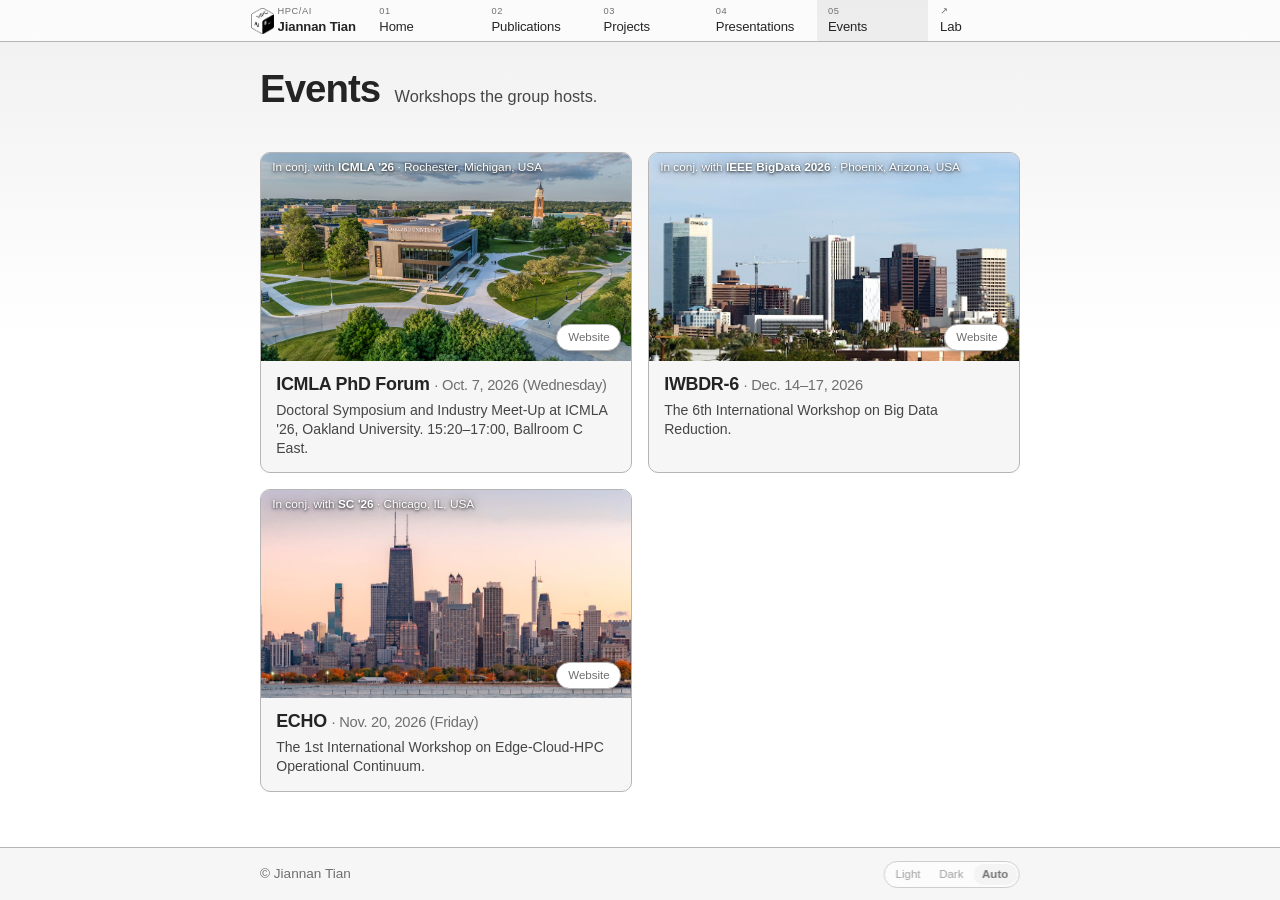
==== commit abd47cc7: "[auto] strip expired sealed links" ====
--- a/events.html
+++ b/events.html
@@ -70,7 +70,7 @@
               <img src="assets/img/event-icmla.jpg" alt="Oakland University campus, the ICMLA '26 venue" width="1024"
                 height="576" loading="lazy" decoding="async">
               <p class="meta on-cover">In conj. with <strong>ICMLA '26</strong> · Rochester, Michigan, USA</p>
-              <button type="button" class="cta on-cover" data-seal-id="icmla-phd" data-expires="2026-10-08T08:00:00-04:00" data-sealed="RFmwW5n1b_Ci-SHP89-0h-X5mhNmUacbxwig1Os0EZva32sQhoEnATtGoGJgPIGVeixnFEWjQt3lgUpPw6CKRUCd2VBJKcApWoOGPHaVnCCYdvKwxFM2cR0bgpNvNK-dnTRbxMjC2pZfW9qorx1STiNzBdhp_7GW2K0T3qNjJKFOdlpq8bj29jtu8Yw">Forum Doc</button>
+              <button type="button" class="cta on-cover" data-seal-id="icmla-phd" data-expires="2026-10-08T08:00:00-04:00" hidden>Forum Doc</button>
               <span class="links quiet on-cover"><a href="https://www.icmla-conference.org/icmla26/">Website</a></span>
             </div>
             <div class="card-body">
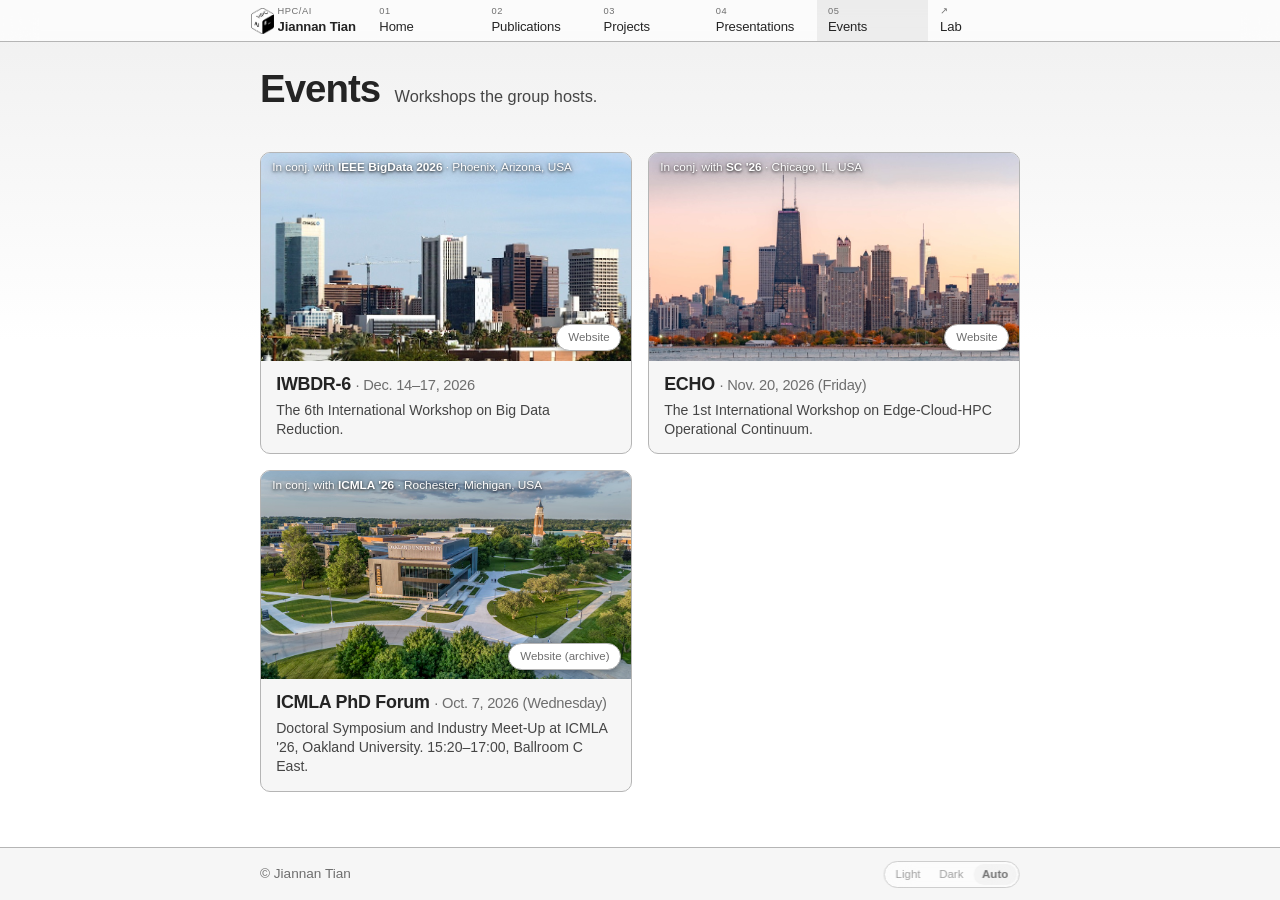
==== commit 9880bca4: "[feature] Projects page with banner hover panel; ICMLA card last Co-Authored-By: Claude Sonnet 5.5 <" ====
--- a/events.html
+++ b/events.html
@@ -42,7 +42,7 @@
         </li>
       <li><a href="index.html"><span class="idx">01</span><span class="label">Home</span></a></li>
       <li><a href="index.html#publications"><span class="idx">02</span><span class="label">Publications</span></a></li>
-      <li><a href="index.html#projects"><span class="idx">03</span><span class="label">Projects</span></a></li>
+      <li><a href="projects.html"><span class="idx">03</span><span class="label">Projects</span></a></li>
       <li><a href="presentations.html"><span class="idx">04</span><span class="label">Presentations</span></a></li>
       <li><a href="events.html" aria-current="page"><span class="idx">05</span><span class="label">Events</span></a></li>
       <li><a class="ext" href="https://mercury-hpg.github.io/"><span class="idx"></span><span class="label">Lab</span></a></li>
@@ -67,11 +67,41 @@
 
           <li class="card">
             <div class="card-thumb">
+              <img src="assets/img/event-iwbdr.jpg" alt="Phoenix skyline, the IWBDR-6 workshop banner" width="767"
+                height="431" loading="lazy" decoding="async">
+              <p class="meta on-cover">In conj. with <strong>IEEE BigData 2026</strong> · Phoenix, Arizona, USA</p>
+              <span class="links quiet on-cover"><a href="https://mercury-hpg.github.io/IWBDR-6/">Website</a></span>
+            </div>
+            <div class="card-body">
+              <div class="card-head">
+                <h3>IWBDR-6 <span class="when">· Dec. 14–17, 2026</span></h3>
+              </div>
+              <p class="subtitle">The 6th International Workshop on Big Data Reduction.</p>
+            </div>
+          </li>
+
+          <li class="card">
+            <div class="card-thumb">
+              <img src="assets/img/event-echo.jpg" alt="Chicago skyline, the ECHO workshop banner" width="1600"
+                height="533" loading="lazy" decoding="async">
+              <p class="meta on-cover">In conj. with <strong>SC '26</strong> · Chicago, IL, USA</p>
+              <span class="links quiet on-cover"><a href="https://echo-workshop.github.io">Website</a></span>
+            </div>
+            <div class="card-body">
+              <div class="card-head">
+                <h3>ECHO <span class="when">· Nov. 20, 2026 (Friday)</span></h3>
+              </div>
+              <p class="subtitle">The 1st International Workshop on Edge-Cloud-HPC Operational Continuum.</p>
+            </div>
+          </li>
+
+          <li class="card">
+            <div class="card-thumb">
               <img src="assets/img/event-icmla.jpg" alt="Oakland University campus, the ICMLA '26 venue" width="1024"
                 height="576" loading="lazy" decoding="async">
               <p class="meta on-cover">In conj. with <strong>ICMLA '26</strong> · Rochester, Michigan, USA</p>
               <button type="button" class="cta on-cover" data-seal-id="icmla-phd" data-expires="2026-10-08T08:00:00-04:00" hidden>Forum Doc</button>
-              <span class="links quiet on-cover"><a href="https://www.icmla-conference.org/icmla26/">Website</a></span>
+              <span class="links quiet on-cover"><a href="https://www.icmla-conference.org/icmla26/">Website (archive)</a></span>
             </div>
             <div class="card-body">
               <div class="card-head">
@@ -83,36 +113,6 @@
                 <button type="submit">Open</button>
                 <span class="unseal-msg" role="status"></span>
               </form>
-            </div>
-          </li>
-
-          <li class="card">
-            <div class="card-thumb">
-              <img src="assets/img/event-iwbdr.jpg" alt="Phoenix skyline, the IWBDR-6 workshop banner" width="767"
-                height="431" loading="lazy" decoding="async">
-              <p class="meta on-cover">In conj. with <strong>IEEE BigData 2026</strong> · Phoenix, Arizona, USA</p>
-              <span class="links quiet on-cover"><a href="https://mercury-hpg.github.io/IWBDR-6/">Website</a></span>
-            </div>
-            <div class="card-body">
-              <div class="card-head">
-                <h3>IWBDR-6 <span class="when">· Dec. 14–17, 2026</span></h3>
-              </div>
-              <p class="subtitle">The 6th International Workshop on Big Data Reduction.</p>
-            </div>
-          </li>
-
-          <li class="card">
-            <div class="card-thumb">
-              <img src="assets/img/event-echo.jpg" alt="Chicago skyline, the ECHO workshop banner" width="1600"
-                height="533" loading="lazy" decoding="async">
-              <p class="meta on-cover">In conj. with <strong>SC '26</strong> · Chicago, IL, USA</p>
-              <span class="links quiet on-cover"><a href="https://echo-workshop.github.io">Website</a></span>
-            </div>
-            <div class="card-body">
-              <div class="card-head">
-                <h3>ECHO <span class="when">· Nov. 20, 2026 (Friday)</span></h3>
-              </div>
-              <p class="subtitle">The 1st International Workshop on Edge-Cloud-HPC Operational Continuum.</p>
             </div>
           </li>
 
@@ -231,6 +231,8 @@
 })()
 </script>
 
+<script src="assets/nav-panel.js?v=3" defer></script>
+
 </body>
 
 </html>
--- a/assets/style.css
+++ b/assets/style.css
@@ -572,6 +572,41 @@
   .strip .links { justify-self: start; }
 }
 
+/* ---------- banner hover panel ---------- */
+
+.nav-panel {
+  position: absolute;
+  top: 100%;
+  left: 0;
+  right: 0;
+  max-height: calc(100vh - 3rem);
+  overflow-y: auto;
+  background: var(--bg);
+  color: var(--fg);
+  border-bottom: 1px solid var(--rule-strong);
+  box-shadow: 0 14px 28px -12px rgba(0, 0, 0, .28);
+}
+
+.nav-panel[hidden] { display: none; }
+
+.nav-panel .wrap { padding-top: 1rem; padding-bottom: .6rem; }
+
+.nav-panel-title {
+  margin: 0;
+  font-size: .72rem;
+  font-weight: 700;
+  letter-spacing: .14em;
+  text-transform: uppercase;
+}
+
+.nav-panel .strip { padding: .65rem 0; }
+
+@media (prefers-reduced-motion: no-preference) {
+  .nav-panel:not([hidden]) { animation: nav-panel-in .14s ease-out; }
+}
+
+@keyframes nav-panel-in { from { opacity: 0; transform: translateY(-4px); } }
+
 .pubs .award {
   display: inline-block;
   margin-top: .4rem;
